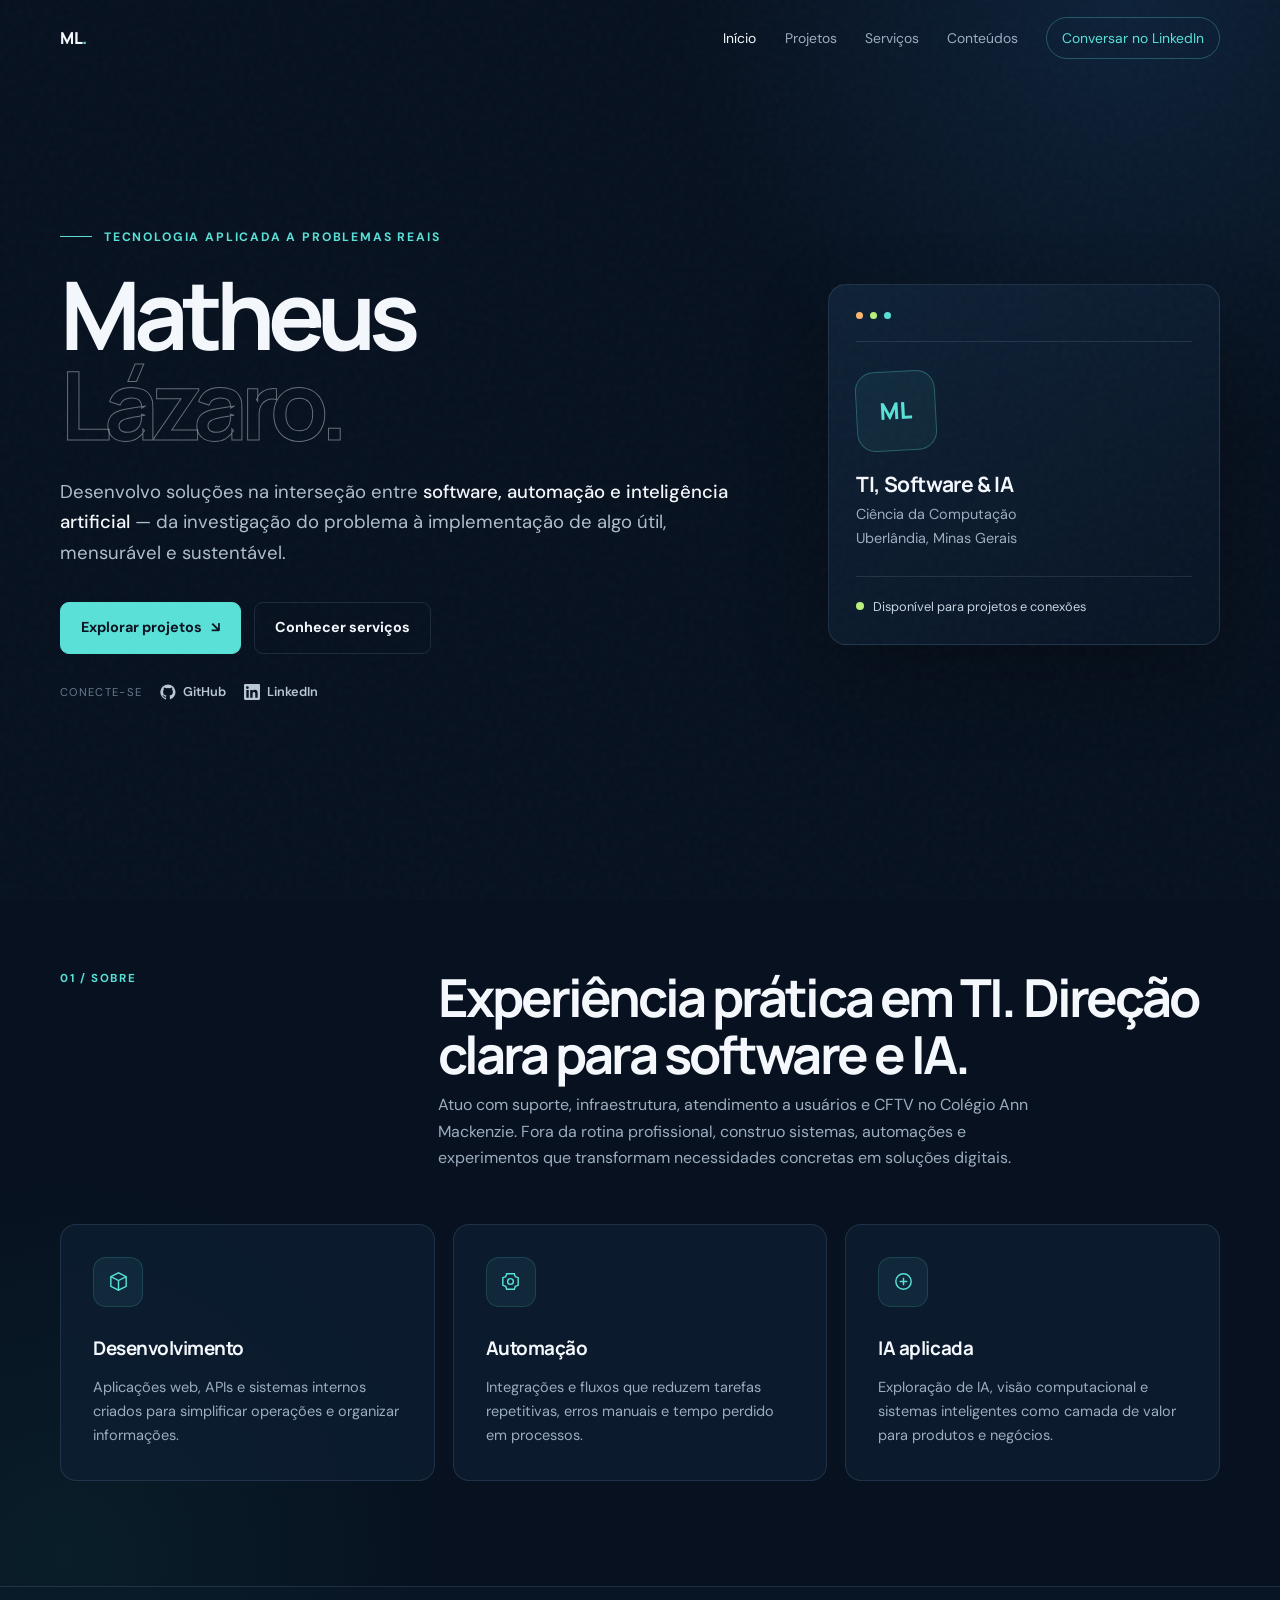
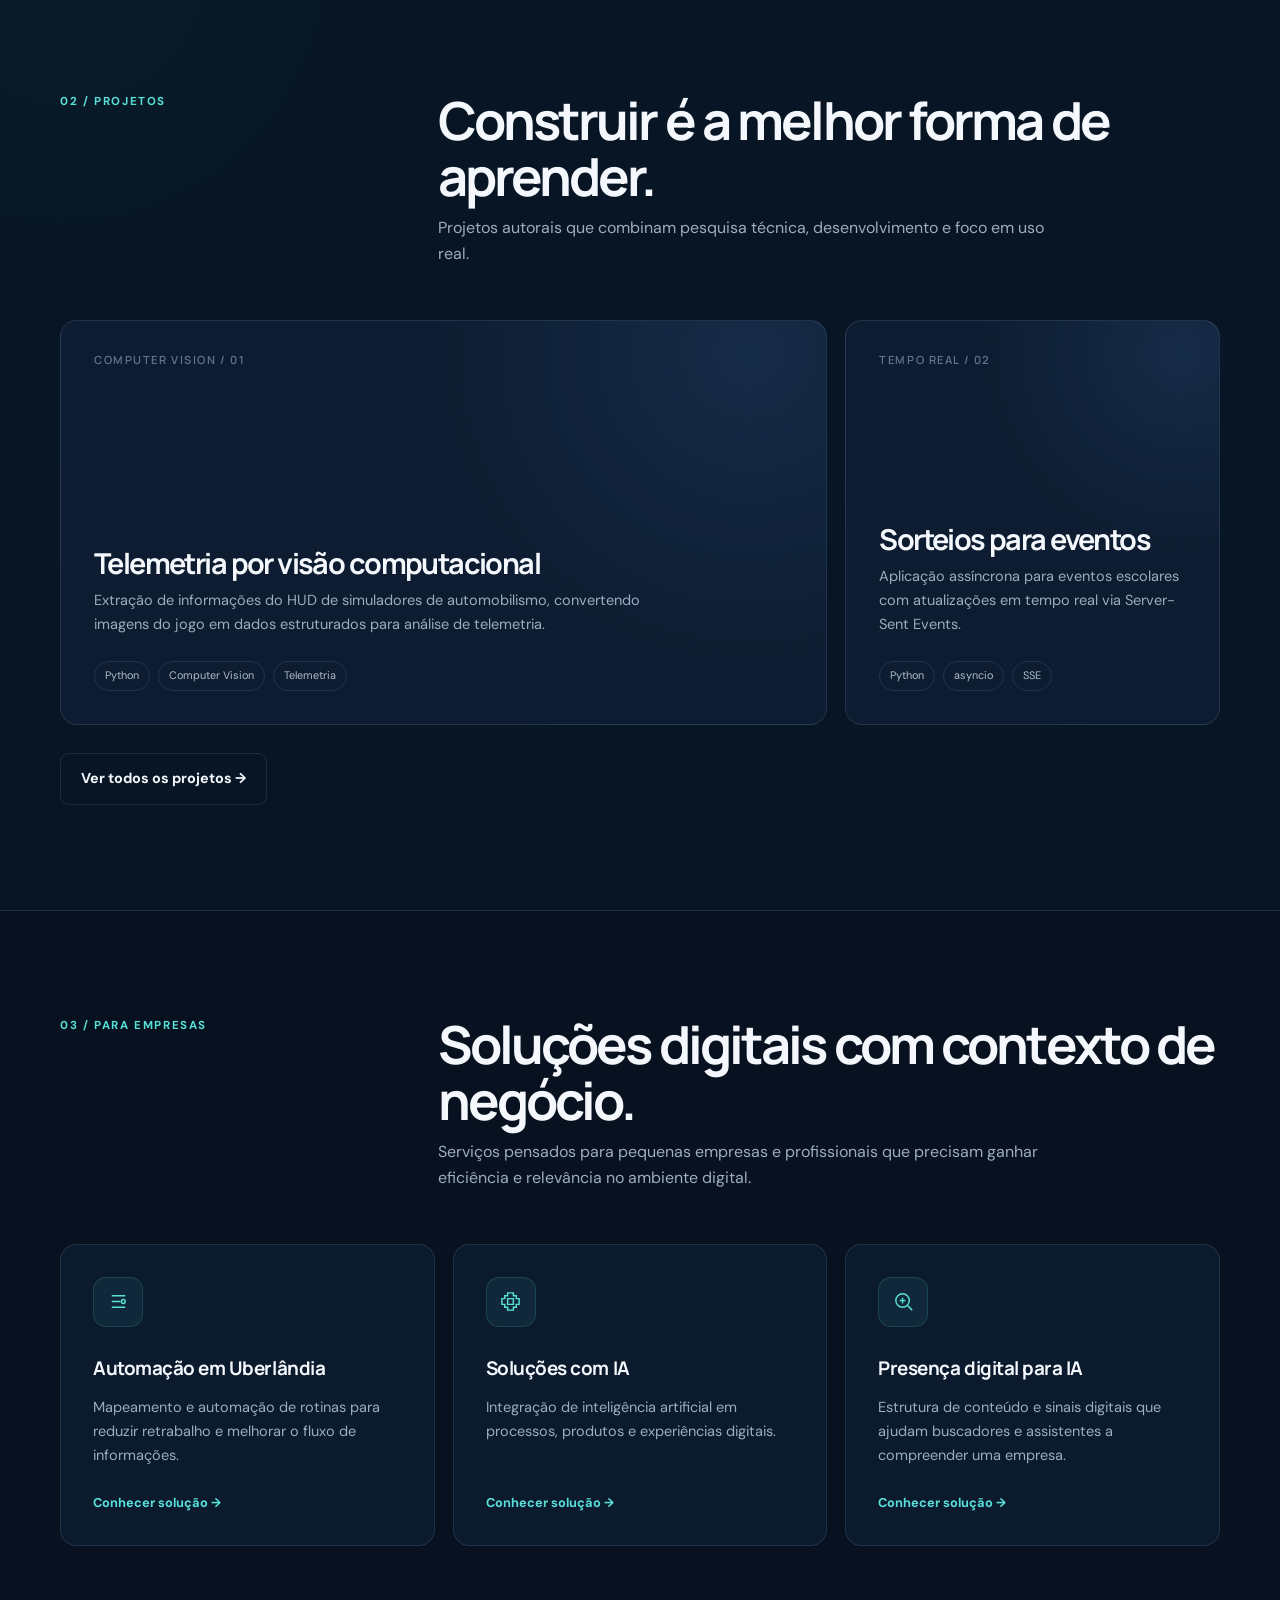
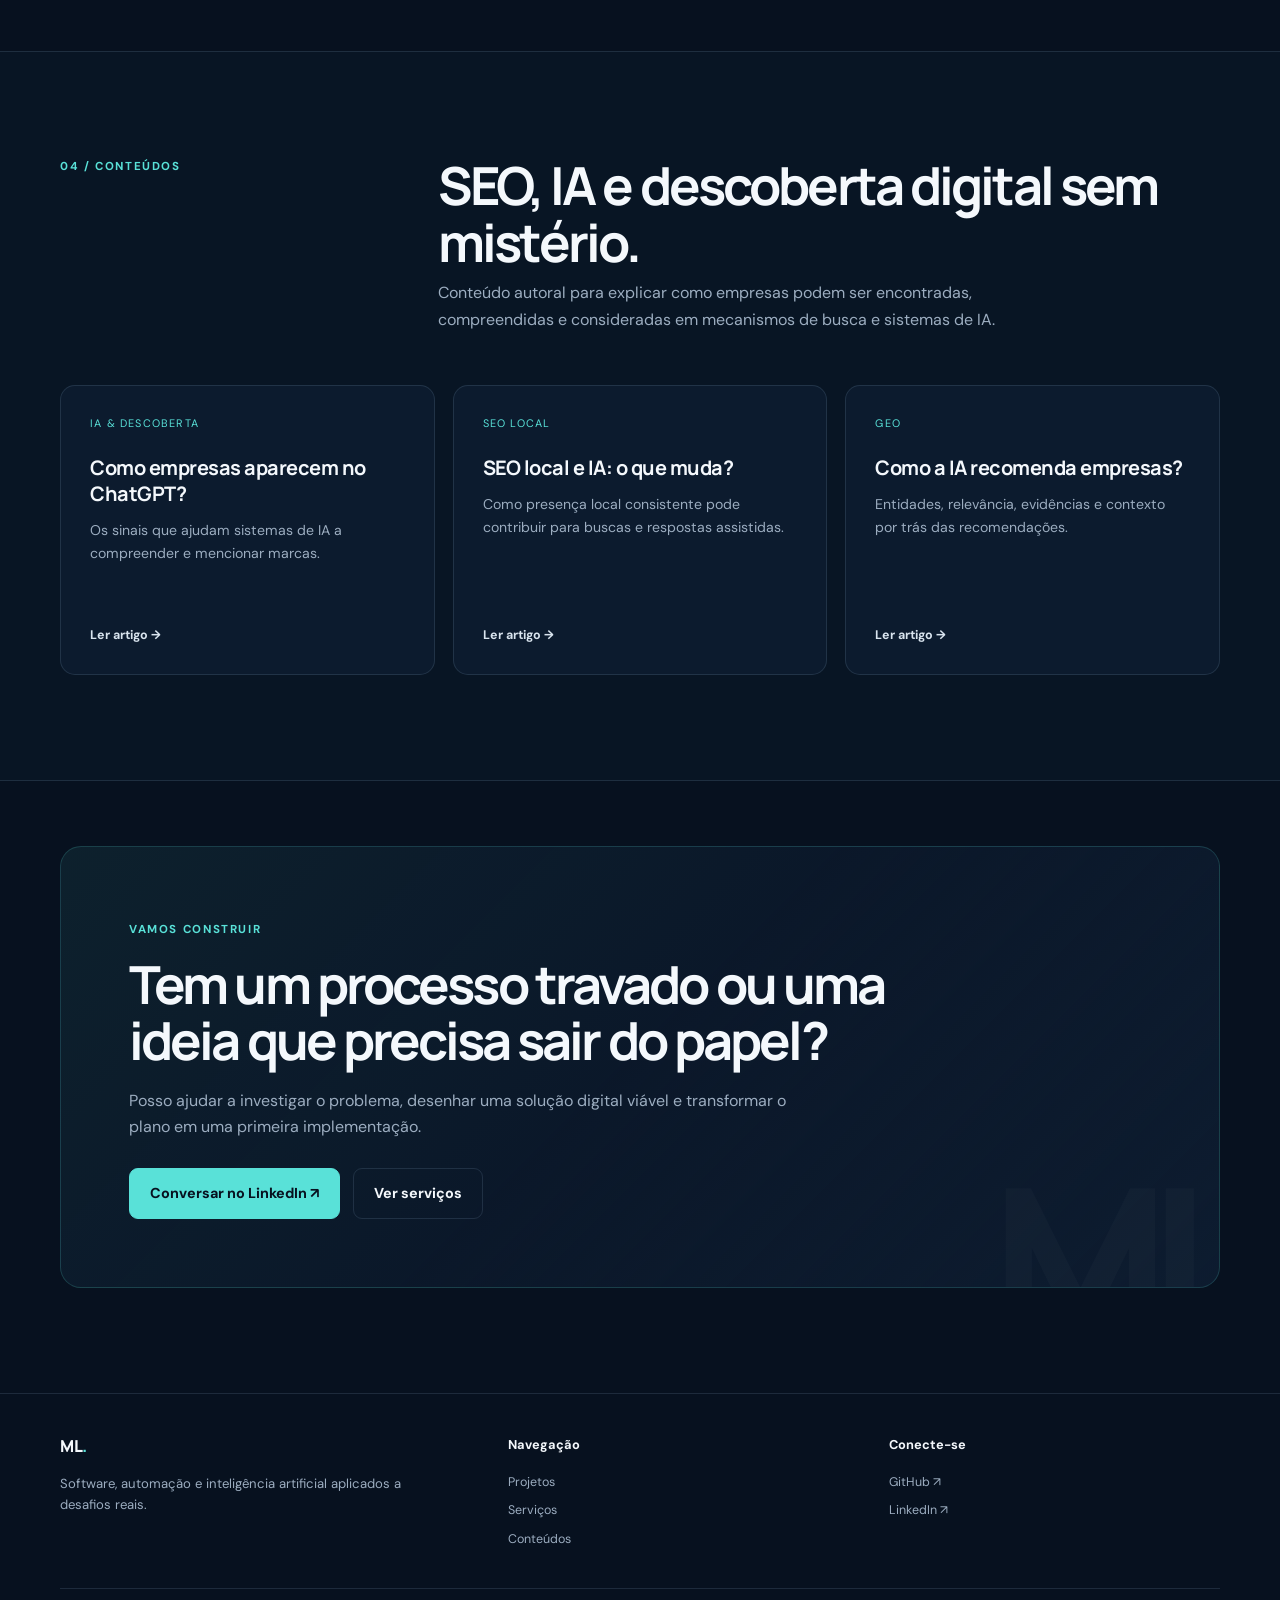
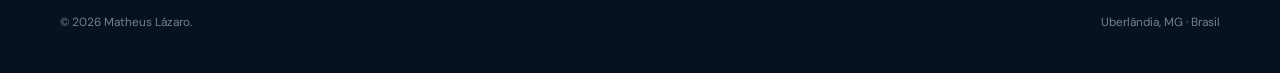
==== index.html @ c6f280ad "first commit" ====
<!DOCTYPE html>
<html lang="pt-BR">
<head>
  <meta charset="UTF-8">
  <meta name="viewport" content="width=device-width, initial-scale=1.0">
  <title>Matheus Lázaro | Desenvolvimento, Automação e Soluções com IA</title>
  <meta name="description" content="Portfólio de Matheus Lázaro, profissional de tecnologia em Uberlândia. Projetos de desenvolvimento web, automação, inteligência artificial e visão computacional.">
  <link rel="canonical" href="https://matheuslazaro.dev/">
  <meta property="og:type" content="website"><meta property="og:locale" content="pt_BR">
  <meta property="og:title" content="Matheus Lázaro | Tecnologia aplicada a problemas reais">
  <meta property="og:description" content="Desenvolvimento, automação, IA e presença digital para transformar processos e negócios.">
  <meta property="og:url" content="https://matheuslazaro.dev/"><meta name="twitter:card" content="summary"><meta name="theme-color" content="#07111f">
  <link rel="preconnect" href="https://fonts.googleapis.com"><link rel="preconnect" href="https://fonts.gstatic.com" crossorigin>
  <link href="https://fonts.googleapis.com/css2?family=DM+Sans:wght@400;500;600;700&family=Manrope:wght@500;600;700;800&display=swap" rel="stylesheet">
  <link rel="stylesheet" href="/assets/styles.css">
  <script type="application/ld+json">
  {"@context":"https://schema.org","@graph":[{"@type":"Person","@id":"https://matheuslazaro.dev/#matheus","name":"Matheus Henrique de Lázaro Silva","url":"https://matheuslazaro.dev/","jobTitle":"Profissional de Tecnologia e Desenvolvedor","address":{"@type":"PostalAddress","addressLocality":"Uberlândia","addressRegion":"MG","addressCountry":"BR"},"sameAs":["https://github.com/Matheus-Hen","https://www.linkedin.com/in/matheus-henrique-de-lazaro-silva/"],"knowsAbout":["Desenvolvimento de software","Automação","Inteligência artificial","Visão computacional","SEO","GEO"]},{"@type":"WebSite","@id":"https://matheuslazaro.dev/#site","url":"https://matheuslazaro.dev/","name":"Matheus Lázaro","inLanguage":"pt-BR","publisher":{"@id":"https://matheuslazaro.dev/#matheus"}}]}
  </script>
</head>
<body>
  <a class="skip-link" href="#conteudo">Pular para o conteúdo</a><div class="noise" aria-hidden="true"></div>
  <header class="site-header"><nav class="container nav" aria-label="Navegação principal">
    <a class="brand" href="/" aria-label="Matheus Lázaro — início">ML<span>.</span></a>
    <button class="menu-btn" aria-label="Abrir menu" aria-expanded="false"><svg width="24" height="24" viewBox="0 0 24 24" fill="none" stroke="currentColor" stroke-width="1.8" aria-hidden="true"><path d="M4 7h16M4 12h16M4 17h16"/></svg></button>
    <div class="nav-links"><a href="/" aria-current="page">Início</a><a href="/projetos/">Projetos</a><a href="/servicos/">Serviços</a><a href="/conteudos/">Conteúdos</a><a class="nav-cta" href="https://www.linkedin.com/in/matheus-henrique-de-lazaro-silva/" target="_blank" rel="noopener noreferrer">Conversar no LinkedIn</a></div>
  </nav></header>

  <main id="conteudo">
    <section class="hero"><div class="container hero-grid">
      <div><div class="eyebrow">Tecnologia aplicada a problemas reais</div><h1>Matheus<br><span class="outline">Lázaro.</span></h1>
        <p class="lead">Desenvolvo soluções na interseção entre <strong>software, automação e inteligência artificial</strong> — da investigação do problema à implementação de algo útil, mensurável e sustentável.</p>
        <div class="actions"><a class="btn btn-primary" href="/projetos/">Explorar projetos <span aria-hidden="true">↘</span></a><a class="btn" href="/servicos/">Conhecer serviços</a></div>
        <div class="socials" aria-label="Redes profissionais"><span>Conecte-se</span>
          <a class="social-link" href="https://github.com/Matheus-Hen" target="_blank" rel="noopener noreferrer"><svg viewBox="0 0 24 24" aria-hidden="true"><path d="M12 .7a11.5 11.5 0 0 0-3.64 22.41c.58.11.79-.25.79-.56v-2.23c-3.22.7-3.9-1.37-3.9-1.37-.52-1.34-1.28-1.7-1.28-1.7-1.05-.72.08-.7.08-.7 1.16.08 1.77 1.19 1.77 1.19 1.03 1.77 2.7 1.26 3.36.96.1-.75.4-1.26.73-1.55-2.57-.29-5.27-1.28-5.27-5.69 0-1.26.45-2.28 1.19-3.09-.12-.29-.52-1.47.11-3.05 0 0 .97-.31 3.16 1.18a10.9 10.9 0 0 1 5.76 0c2.19-1.49 3.15-1.18 3.15-1.18.63 1.58.23 2.76.11 3.05.74.81 1.19 1.83 1.19 3.09 0 4.42-2.71 5.39-5.29 5.68.42.36.78 1.06.78 2.14v3.17c0 .31.21.68.8.56A11.5 11.5 0 0 0 12 .7Z"/></svg>GitHub</a>
          <a class="social-link" href="https://www.linkedin.com/in/matheus-henrique-de-lazaro-silva/" target="_blank" rel="noopener noreferrer"><svg viewBox="0 0 24 24" aria-hidden="true"><path d="M20.45 20.45h-3.56v-5.57c0-1.33-.03-3.04-1.85-3.04-1.85 0-2.14 1.45-2.14 2.94v5.67H9.34V8.98h3.42v1.57h.05c.47-.9 1.64-1.85 3.37-1.85 3.6 0 4.27 2.37 4.27 5.46v6.29ZM5.32 7.41a2.07 2.07 0 1 1 0-4.13 2.07 2.07 0 0 1 0 4.13Zm1.78 13.04H3.54V8.98H7.1v11.47ZM22.23 0H1.77C.79 0 0 .77 0 1.72v20.56C0 23.23.79 24 1.77 24h20.46c.98 0 1.77-.77 1.77-1.72V1.72C24 .77 23.21 0 22.23 0Z"/></svg>LinkedIn</a>
        </div>
      </div>
      <aside class="profile-card reveal" aria-label="Resumo profissional"><div class="terminal-bar" aria-hidden="true"><span class="dot"></span><span class="dot"></span><span class="dot"></span></div><div class="profile-mark">ML</div><h2>TI, Software &amp; IA</h2><p>Ciência da Computação<br>Uberlândia, Minas Gerais</p><div class="availability"><span class="pulse"></span> Disponível para projetos e conexões</div></aside>
    </div></section>

    <section><div class="container"><div class="section-head reveal"><span class="kicker">01 / Sobre</span><div><h2>Experiência prática em TI. Direção clara para software e IA.</h2><p>Atuo com suporte, infraestrutura, atendimento a usuários e CFTV no Colégio Ann Mackenzie. Fora da rotina profissional, construo sistemas, automações e experimentos que transformam necessidades concretas em soluções digitais.</p></div></div>
      <div class="grid-3">
        <article class="panel reveal"><div class="icon" aria-hidden="true"><svg viewBox="0 0 24 24"><path d="M4 17V7l8-4 8 4v10l-8 4-8-4Z"/><path d="m4 7 8 4 8-4M12 11v10"/></svg></div><h3>Desenvolvimento</h3><p>Aplicações web, APIs e sistemas internos criados para simplificar operações e organizar informações.</p></article>
        <article class="panel reveal"><div class="icon" aria-hidden="true"><svg viewBox="0 0 24 24"><path d="M8 4h8l1 3 3 1v8l-3 1-1 3H8l-1-3-3-1V8l3-1 1-3Z"/><circle cx="12" cy="12" r="3"/></svg></div><h3>Automação</h3><p>Integrações e fluxos que reduzem tarefas repetitivas, erros manuais e tempo perdido em processos.</p></article>
        <article class="panel reveal"><div class="icon" aria-hidden="true"><svg viewBox="0 0 24 24"><path d="M4 12a8 8 0 1 1 16 0 8 8 0 0 1-16 0Z"/><path d="M8 12h8M12 8v8"/></svg></div><h3>IA aplicada</h3><p>Exploração de IA, visão computacional e sistemas inteligentes como camada de valor para produtos e negócios.</p></article>
      </div>
    </div></section>

    <section class="surface-section"><div class="container"><div class="section-head reveal"><span class="kicker">02 / Projetos</span><div><h2>Construir é a melhor forma de aprender.</h2><p>Projetos autorais que combinam pesquisa técnica, desenvolvimento e foco em uso real.</p></div></div>
      <div class="project-grid"><article class="project-card featured reveal"><span class="card-index">COMPUTER VISION / 01</span><div><h2>Telemetria por visão computacional</h2><p>Extração de informações do HUD de simuladores de automobilismo, convertendo imagens do jogo em dados estruturados para análise de telemetria.</p><div class="tags"><span class="tag">Python</span><span class="tag">Computer Vision</span><span class="tag">Telemetria</span></div></div></article><article class="project-card compact reveal"><span class="card-index">TEMPO REAL / 02</span><div><h2>Sorteios para eventos</h2><p>Aplicação assíncrona para eventos escolares com atualizações em tempo real via Server-Sent Events.</p><div class="tags"><span class="tag">Python</span><span class="tag">asyncio</span><span class="tag">SSE</span></div></div></article></div>
      <div class="actions" style="margin-top:28px"><a class="btn" href="/projetos/">Ver todos os projetos →</a></div>
    </div></section>

    <section><div class="container"><div class="section-head reveal"><span class="kicker">03 / Para empresas</span><div><h2>Soluções digitais com contexto de negócio.</h2><p>Serviços pensados para pequenas empresas e profissionais que precisam ganhar eficiência e relevância no ambiente digital.</p></div></div>
      <div class="grid-3">
        <a class="panel service-card reveal" href="/automacao-uberlandia/"><div class="icon" aria-hidden="true"><svg viewBox="0 0 24 24"><path d="M5 6h14M5 12h9M5 18h14"/><circle cx="17" cy="12" r="2"/></svg></div><h3>Automação em Uberlândia</h3><p>Mapeamento e automação de rotinas para reduzir retrabalho e melhorar o fluxo de informações.</p><span class="link">Conhecer solução →</span></a>
        <a class="panel service-card reveal" href="/solucoes-ia/"><div class="icon" aria-hidden="true"><svg viewBox="0 0 24 24"><path d="M9 3h6v3h3v3h3v6h-3v3h-3v3H9v-3H6v-3H3V9h3V6h3V3Z"/><path d="M9 9h6v6H9z"/></svg></div><h3>Soluções com IA</h3><p>Integração de inteligência artificial em processos, produtos e experiências digitais.</p><span class="link">Conhecer solução →</span></a>
        <a class="panel service-card reveal" href="/presenca-digital-ia/"><div class="icon" aria-hidden="true"><svg viewBox="0 0 24 24"><circle cx="11" cy="11" r="7"/><path d="m16 16 5 5M8 11h6M11 8v6"/></svg></div><h3>Presença digital para IA</h3><p>Estrutura de conteúdo e sinais digitais que ajudam buscadores e assistentes a compreender uma empresa.</p><span class="link">Conhecer solução →</span></a>
      </div>
    </div></section>

    <section class="surface-section"><div class="container"><div class="section-head reveal"><span class="kicker">04 / Conteúdos</span><div><h2>SEO, IA e descoberta digital sem mistério.</h2><p>Conteúdo autoral para explicar como empresas podem ser encontradas, compreendidas e consideradas em mecanismos de busca e sistemas de IA.</p></div></div>
      <div class="article-grid">
        <a class="article-card reveal" href="/conteudos/como-empresas-aparecem-no-chatgpt/"><span class="meta">IA &amp; Descoberta</span><h3>Como empresas aparecem no ChatGPT?</h3><p>Os sinais que ajudam sistemas de IA a compreender e mencionar marcas.</p><span class="read">Ler artigo →</span></a>
        <a class="article-card reveal" href="/conteudos/seo-local-e-ia/"><span class="meta">SEO Local</span><h3>SEO local e IA: o que muda?</h3><p>Como presença local consistente pode contribuir para buscas e respostas assistidas.</p><span class="read">Ler artigo →</span></a>
        <a class="article-card reveal" href="/conteudos/como-ia-recomenda-empresas/"><span class="meta">GEO</span><h3>Como a IA recomenda empresas?</h3><p>Entidades, relevância, evidências e contexto por trás das recomendações.</p><span class="read">Ler artigo →</span></a>
      </div>
    </div></section>

    <section class="cta"><div class="container"><div class="cta-box reveal"><span class="kicker">Vamos construir</span><h2>Tem um processo travado ou uma ideia que precisa sair do papel?</h2><p>Posso ajudar a investigar o problema, desenhar uma solução digital viável e transformar o plano em uma primeira implementação.</p><div class="actions"><a class="btn btn-primary" href="https://www.linkedin.com/in/matheus-henrique-de-lazaro-silva/" target="_blank" rel="noopener noreferrer">Conversar no LinkedIn ↗</a><a class="btn" href="/servicos/">Ver serviços</a></div></div></div></section>
  </main>

  <footer><div class="container"><div class="footer-main"><div><a class="brand" href="/">ML<span>.</span></a><p>Software, automação e inteligência artificial aplicados a desafios reais.</p></div><div class="footer-col"><strong>Navegação</strong><a href="/projetos/">Projetos</a><a href="/servicos/">Serviços</a><a href="/conteudos/">Conteúdos</a></div><div class="footer-col"><strong>Conecte-se</strong><a href="https://github.com/Matheus-Hen" target="_blank" rel="noopener noreferrer">GitHub ↗</a><a href="https://www.linkedin.com/in/matheus-henrique-de-lazaro-silva/" target="_blank" rel="noopener noreferrer">LinkedIn ↗</a></div></div><div class="footer-bottom"><span>© <span data-year></span> Matheus Lázaro.</span><span>Uberlândia, MG · Brasil</span></div></div></footer>
  <script src="/assets/script.js" defer></script>
</body>
</html>
---- assets/styles.css ----
:root {
  --bg: #07111f;
  --surface: #0c192b;
  --surface-2: #102139;
  --text: #f4f8fc;
  --muted: #9cadc0;
  --line: rgba(145, 174, 202, .16);
  --cyan: #59e1d8;
  --blue: #68a8ff;
  --lime: #b9ef7b;
  --max: 1160px;
}

* { box-sizing: border-box; }
html { scroll-behavior: smooth; }
body {
  margin: 0;
  color: var(--text);
  background:
    radial-gradient(circle at 88% 0, rgba(54, 142, 224, .13), transparent 28rem),
    radial-gradient(circle at 5% 32%, rgba(36, 200, 177, .07), transparent 24rem),
    var(--bg);
  font-family: "DM Sans", system-ui, sans-serif;
  line-height: 1.65;
  overflow-x: hidden;
}

::selection { color: #06101c; background: var(--cyan); }
a { color: inherit; text-decoration: none; }
img { max-width: 100%; }
button { font: inherit; }
.container { width: min(calc(100% - 40px), var(--max)); margin-inline: auto; }
.noise { position: fixed; inset: 0; pointer-events: none; z-index: 30; opacity: .035; background-image: url("data:image/svg+xml,%3Csvg viewBox='0 0 180 180' xmlns='http://www.w3.org/2000/svg'%3E%3Cfilter id='n'%3E%3CfeTurbulence type='fractalNoise' baseFrequency='.85' numOctaves='4' stitchTiles='stitch'/%3E%3C/filter%3E%3Crect width='100%25' height='100%25' filter='url(%23n)' opacity='.8'/%3E%3C/svg%3E"); }

.skip-link { position: fixed; left: 16px; top: -60px; z-index: 50; padding: 10px 16px; color: #06101c; background: var(--cyan); border-radius: 8px; font-weight: 700; transition: top .2s; }
.skip-link:focus { top: 16px; }
.site-header { position: fixed; inset: 0 0 auto; z-index: 20; border-bottom: 1px solid transparent; transition: .3s; }
.site-header.scrolled { background: rgba(7, 17, 31, .88); border-color: var(--line); backdrop-filter: blur(18px); }
.nav { min-height: 76px; display: flex; align-items: center; justify-content: space-between; gap: 30px; }
.brand { flex: 0 0 auto; font: 800 1.03rem/1 "Manrope", sans-serif; letter-spacing: -.03em; }
.brand span { color: var(--cyan); }
.nav-links { display: flex; align-items: center; justify-content: flex-end; gap: clamp(16px, 2.2vw, 29px); color: var(--muted); font-size: .87rem; }
.nav-links a { transition: color .2s; white-space: nowrap; }
.nav-links a:hover, .nav-links a[aria-current="page"] { color: var(--text); }
.nav-cta { padding: 9px 15px; color: var(--cyan) !important; border: 1px solid rgba(89,225,216,.3); border-radius: 999px; }
.menu-btn { display: none; padding: 8px; color: var(--text); background: none; border: 0; cursor: pointer; }

h1, h2, h3 { font-family: "Manrope", sans-serif; }
h1 { margin: 0; font-size: clamp(3.1rem, 7.4vw, 6.7rem); line-height: .95; letter-spacing: -.075em; }
h2 { font-size: clamp(2rem, 4.1vw, 3.65rem); line-height: 1.08; letter-spacing: -.055em; }
h3 { letter-spacing: -.025em; }
p { color: var(--muted); }
.eyebrow { display: flex; align-items: center; gap: 12px; margin-bottom: 22px; color: var(--cyan); font-size: .76rem; font-weight: 700; letter-spacing: .15em; text-transform: uppercase; }
.eyebrow::before { content: ""; width: 32px; height: 1px; background: currentColor; }
.outline { color: transparent; -webkit-text-stroke: 1px rgba(244,248,252,.4); }
.accent { color: var(--cyan); }
.kicker { color: var(--cyan); font-size: .72rem; font-weight: 700; letter-spacing: .14em; text-transform: uppercase; }
.lead { max-width: 690px; color: #afbecc; font-size: clamp(1rem, 1.6vw, 1.16rem); }
.lead strong { color: var(--text); font-weight: 500; }

.hero { min-height: 96svh; padding: 145px 0 80px; display: grid; place-items: center; position: relative; }
.hero-grid { display: grid; grid-template-columns: 1.28fr .72fr; gap: 72px; align-items: center; }
.hero .lead { margin: 28px 0 34px; }
.actions { display: flex; flex-wrap: wrap; gap: 13px; }
.btn { display: inline-flex; align-items: center; justify-content: center; gap: 9px; padding: 13px 20px; border: 1px solid var(--line); border-radius: 9px; color: var(--text); font-weight: 700; font-size: .9rem; transition: transform .2s, border-color .2s, background .2s; }
.btn:hover { transform: translateY(-3px); border-color: rgba(89,225,216,.45); }
.btn-primary { color: #07111f; border-color: var(--cyan); background: var(--cyan); }
.btn-primary:hover { background: #7aeee7; }
.socials { display: flex; align-items: center; flex-wrap: wrap; gap: 18px; margin-top: 27px; }
.socials > span { color: #687b90; font-size: .7rem; letter-spacing: .12em; text-transform: uppercase; }
.social-link { display: inline-flex; align-items: center; gap: 7px; color: #b9c7d5; font-size: .8rem; font-weight: 600; transition: color .2s, transform .2s; }
.social-link:hover { color: var(--cyan); transform: translateY(-2px); }
.social-link svg { width: 16px; height: 16px; fill: currentColor; }

.profile-card { padding: 27px; border: 1px solid var(--line); border-radius: 18px; background: linear-gradient(145deg, rgba(16,35,57,.9), rgba(9,22,38,.75)); box-shadow: 0 32px 80px rgba(0,0,0,.26); }
.terminal-bar { display: flex; gap: 7px; padding-bottom: 22px; border-bottom: 1px solid var(--line); }
.dot { width: 7px; height: 7px; border-radius: 50%; background: #3d5167; }
.dot:first-child { background: #ffb66e; }
.dot:nth-child(2) { background: var(--lime); }
.dot:nth-child(3) { background: var(--cyan); }
.profile-mark { width: 80px; height: 80px; margin: 29px 0 22px; display: grid; place-items: center; color: var(--cyan); border: 1px solid rgba(89,225,216,.3); border-radius: 19px; background: rgba(89,225,216,.06); font: 800 1.45rem/1 "Manrope"; transform: rotate(-3deg); }
.profile-card h2 { margin: 0 0 7px; font-size: 1.32rem; letter-spacing: -.02em; }
.profile-card p { margin: 0; font-size: .9rem; }
.availability { display: flex; align-items: center; gap: 9px; margin-top: 25px; padding-top: 19px; color: #c8d5e2; border-top: 1px solid var(--line); font-size: .8rem; }
.pulse { width: 8px; height: 8px; border-radius: 50%; background: var(--lime); box-shadow: 0 0 0 0 rgba(185,239,123,.6); animation: pulse 2s infinite; }
@keyframes pulse { 70% { box-shadow: 0 0 0 8px rgba(185,239,123,0); } }

.page-hero { padding: 155px 0 82px; border-bottom: 1px solid var(--line); }
.page-hero h1 { max-width: 970px; font-size: clamp(2.8rem, 6vw, 5.65rem); }
.page-hero .lead { margin: 25px 0 0; }
.breadcrumbs { margin-bottom: 25px; color: #708297; font-size: .78rem; }
.breadcrumbs a:hover { color: var(--cyan); }
.breadcrumbs span { margin: 0 8px; }

section { padding: 105px 0; }
.section-head { display: grid; grid-template-columns: .58fr 1.42fr; gap: 58px; margin-bottom: 52px; }
.section-head h2 { margin: 0; }
.section-head p { max-width: 620px; margin: 10px 0 0; }
.surface-section { background: rgba(10,25,42,.48); border-block: 1px solid var(--line); }
.grid-2 { display: grid; grid-template-columns: repeat(2, 1fr); gap: 18px; }
.grid-3 { display: grid; grid-template-columns: repeat(3, 1fr); gap: 18px; }
.panel { padding: 32px; border: 1px solid var(--line); border-radius: 16px; background: rgba(15,31,52,.72); }
.panel h3 { margin: 0 0 12px; font-size: 1.18rem; }
.panel p { margin: 0; font-size: .91rem; }
.icon { width: 50px; height: 50px; margin-bottom: 26px; display: grid; place-items: center; color: var(--cyan); border: 1px solid rgba(89,225,216,.15); border-radius: 13px; background: rgba(89,225,216,.07); }
.icon svg { width: 23px; fill: none; stroke: currentColor; stroke-width: 1.5; }

.project-grid { display: grid; grid-template-columns: repeat(12, 1fr); gap: 18px; }
.project-card { grid-column: span 6; min-height: 350px; padding: 33px; display: flex; flex-direction: column; justify-content: space-between; border: 1px solid var(--line); border-radius: 17px; background: radial-gradient(circle at 90% 8%, rgba(88,156,246,.12), transparent 42%), #0d1c30; transition: transform .25s, border-color .25s; }
.project-card:hover { transform: translateY(-5px); border-color: rgba(89,225,216,.28); }
.project-card.featured { grid-column: span 8; min-height: 405px; }
.project-card.compact { grid-column: span 4; min-height: 405px; }
.card-index { color: #617489; font: 600 .7rem/1 "Manrope"; letter-spacing: .14em; }
.project-card h2, .project-card h3 { margin: 22px 0 10px; font-size: clamp(1.25rem,2.4vw,1.8rem); }
.project-card p { max-width: 560px; margin: 0; font-size: .91rem; }
.tags { display: flex; flex-wrap: wrap; gap: 8px; margin-top: 24px; }
.tag { padding: 5px 10px; color: #aebdcb; border: 1px solid var(--line); border-radius: 999px; font-size: .68rem; }

.steps { counter-reset: steps; border-top: 1px solid var(--line); }
.step { counter-increment: steps; display: grid; grid-template-columns: 80px 1fr; gap: 20px; padding: 29px 0; border-bottom: 1px solid var(--line); }
.step::before { content: "0" counter(steps); color: var(--cyan); font: 700 .72rem/1.7 "Manrope"; }
.step h3 { margin: 0 0 7px; font-size: 1.05rem; }
.step p { margin: 0; }

.service-card { display: flex; flex-direction: column; }
.service-card .link { margin-top: auto; padding-top: 24px; color: var(--cyan); font-size: .8rem; font-weight: 700; }
.service-card:hover .link { text-decoration: underline; text-underline-offset: 4px; }
.ideal-list { margin: 0; padding: 0; list-style: none; }
.ideal-list li { position: relative; padding: 12px 0 12px 28px; color: #b5c2cf; border-bottom: 1px solid var(--line); }
.ideal-list li::before { content: "✓"; position: absolute; left: 0; color: var(--cyan); }

.article-grid { display: grid; grid-template-columns: repeat(3, 1fr); gap: 18px; }
.article-card { min-height: 290px; padding: 29px; display: flex; flex-direction: column; border: 1px solid var(--line); border-radius: 15px; background: rgba(15,31,52,.68); transition: transform .25s, border-color .25s; }
.article-card:hover { transform: translateY(-4px); border-color: rgba(89,225,216,.28); }
.article-card .meta { color: var(--cyan); font-size: .68rem; letter-spacing: .11em; text-transform: uppercase; }
.article-card h2, .article-card h3 { margin: 22px 0 12px; font-size: 1.25rem; line-height: 1.3; }
.article-card p { margin: 0; font-size: .88rem; }
.article-card .read { margin-top: auto; padding-top: 22px; color: #d9e4ee; font-size: .78rem; font-weight: 700; }

.article-layout { display: grid; grid-template-columns: minmax(0, 760px) 270px; gap: 75px; align-items: start; }
.article-body h2 { margin: 56px 0 15px; font-size: clamp(1.65rem,3vw,2.35rem); }
.article-body h3 { margin: 34px 0 10px; font-size: 1.22rem; }
.article-body p, .article-body li { color: #b2c0ce; font-size: 1rem; }
.article-body a { color: var(--cyan); text-decoration: underline; text-underline-offset: 3px; }
.article-body ul, .article-body ol { padding-left: 22px; }
.article-body li { margin-bottom: 10px; }
.article-aside { position: sticky; top: 110px; padding: 24px; border: 1px solid var(--line); border-radius: 14px; background: rgba(15,31,52,.72); }
.article-aside strong { display: block; margin-bottom: 12px; font-family: "Manrope"; }
.article-aside a { display: block; padding: 8px 0; color: var(--muted); font-size: .8rem; }
.article-aside a:hover { color: var(--cyan); }
.article-meta { display: flex; flex-wrap: wrap; gap: 16px; margin-top: 30px; color: #74879b; font-size: .78rem; }
.callout { margin: 35px 0; padding: 24px; border-left: 3px solid var(--cyan); background: rgba(89,225,216,.06); }
.callout p { margin: 0; color: #c4d0dc; }

.cta { padding-top: 65px; }
.cta-box { padding: clamp(34px,6vw,68px); position: relative; overflow: hidden; border: 1px solid rgba(89,225,216,.18); border-radius: 21px; background: linear-gradient(135deg,rgba(89,225,216,.08),rgba(88,156,246,.05) 48%,rgba(15,31,52,.8)); }
.cta-box::after { content: "ML"; position: absolute; right: -22px; bottom: -75px; color: rgba(255,255,255,.025); font: 800 13rem/1 "Manrope"; letter-spacing: -.1em; }
.cta-box h2 { max-width: 800px; margin: 14px 0 19px; }
.cta-box p { max-width: 680px; margin-bottom: 27px; }

footer { padding: 40px 0; border-top: 1px solid var(--line); }
.footer-main { display: grid; grid-template-columns: 1.2fr 1fr 1fr; gap: 50px; padding-bottom: 35px; }
.footer-main p { max-width: 350px; margin: 12px 0 0; font-size: .82rem; }
.footer-col strong { display: block; margin-bottom: 12px; font-size: .8rem; }
.footer-col a { display: block; width: fit-content; padding: 4px 0; color: var(--muted); font-size: .78rem; }
.footer-col a:hover { color: var(--cyan); }
.footer-bottom { display: flex; justify-content: space-between; align-items: center; gap: 20px; padding-top: 24px; color: #6f8296; border-top: 1px solid var(--line); font-size: .74rem; }

.reveal { opacity: 0; transform: translateY(22px); transition: opacity .7s, transform .7s; }
.reveal.visible { opacity: 1; transform: none; }

@media (max-width: 920px) {
  .hero-grid, .section-head, .article-layout { grid-template-columns: 1fr; }
  .hero-grid { gap: 52px; }
  .profile-card { max-width: 520px; }
  .section-head { gap: 18px; }
  .grid-3, .article-grid { grid-template-columns: repeat(2,1fr); }
  .project-card.featured, .project-card.compact, .project-card { grid-column: span 12; min-height: 330px; }
  .article-aside { position: static; }
  .footer-main { grid-template-columns: 1fr 1fr; }
}

@media (max-width: 760px) {
  .menu-btn { display: block; }
  .nav-links { position: fixed; inset: 76px 14px auto; padding: 22px; flex-direction: column; align-items: stretch; gap: 17px; border: 1px solid var(--line); border-radius: 14px; background: rgba(9,22,38,.98); opacity: 0; transform: translateY(-12px); pointer-events: none; transition: .2s; }
  .nav-links.open { opacity: 1; transform: none; pointer-events: auto; }
  .nav-cta { text-align: center; }
  .hero { padding-top: 120px; }
  .page-hero { padding-top: 125px; }
  .grid-2, .grid-3, .article-grid, .footer-main { grid-template-columns: 1fr; }
  section { padding: 78px 0; }
  .panel, .project-card { padding: 25px; }
  .footer-main { gap: 30px; }
  .footer-bottom { flex-direction: column; align-items: flex-start; }
}

@media (max-width: 480px) {
  .container { width: min(calc(100% - 28px), var(--max)); }
  h1 { font-size: 3.15rem; }
  .step { grid-template-columns: 48px 1fr; }
}

@media (prefers-reduced-motion: reduce) {
  html { scroll-behavior: auto; }
  *, *::before, *::after { animation-duration: .01ms !important; animation-iteration-count: 1 !important; transition-duration: .01ms !important; }
  .reveal { opacity: 1; transform: none; }
}
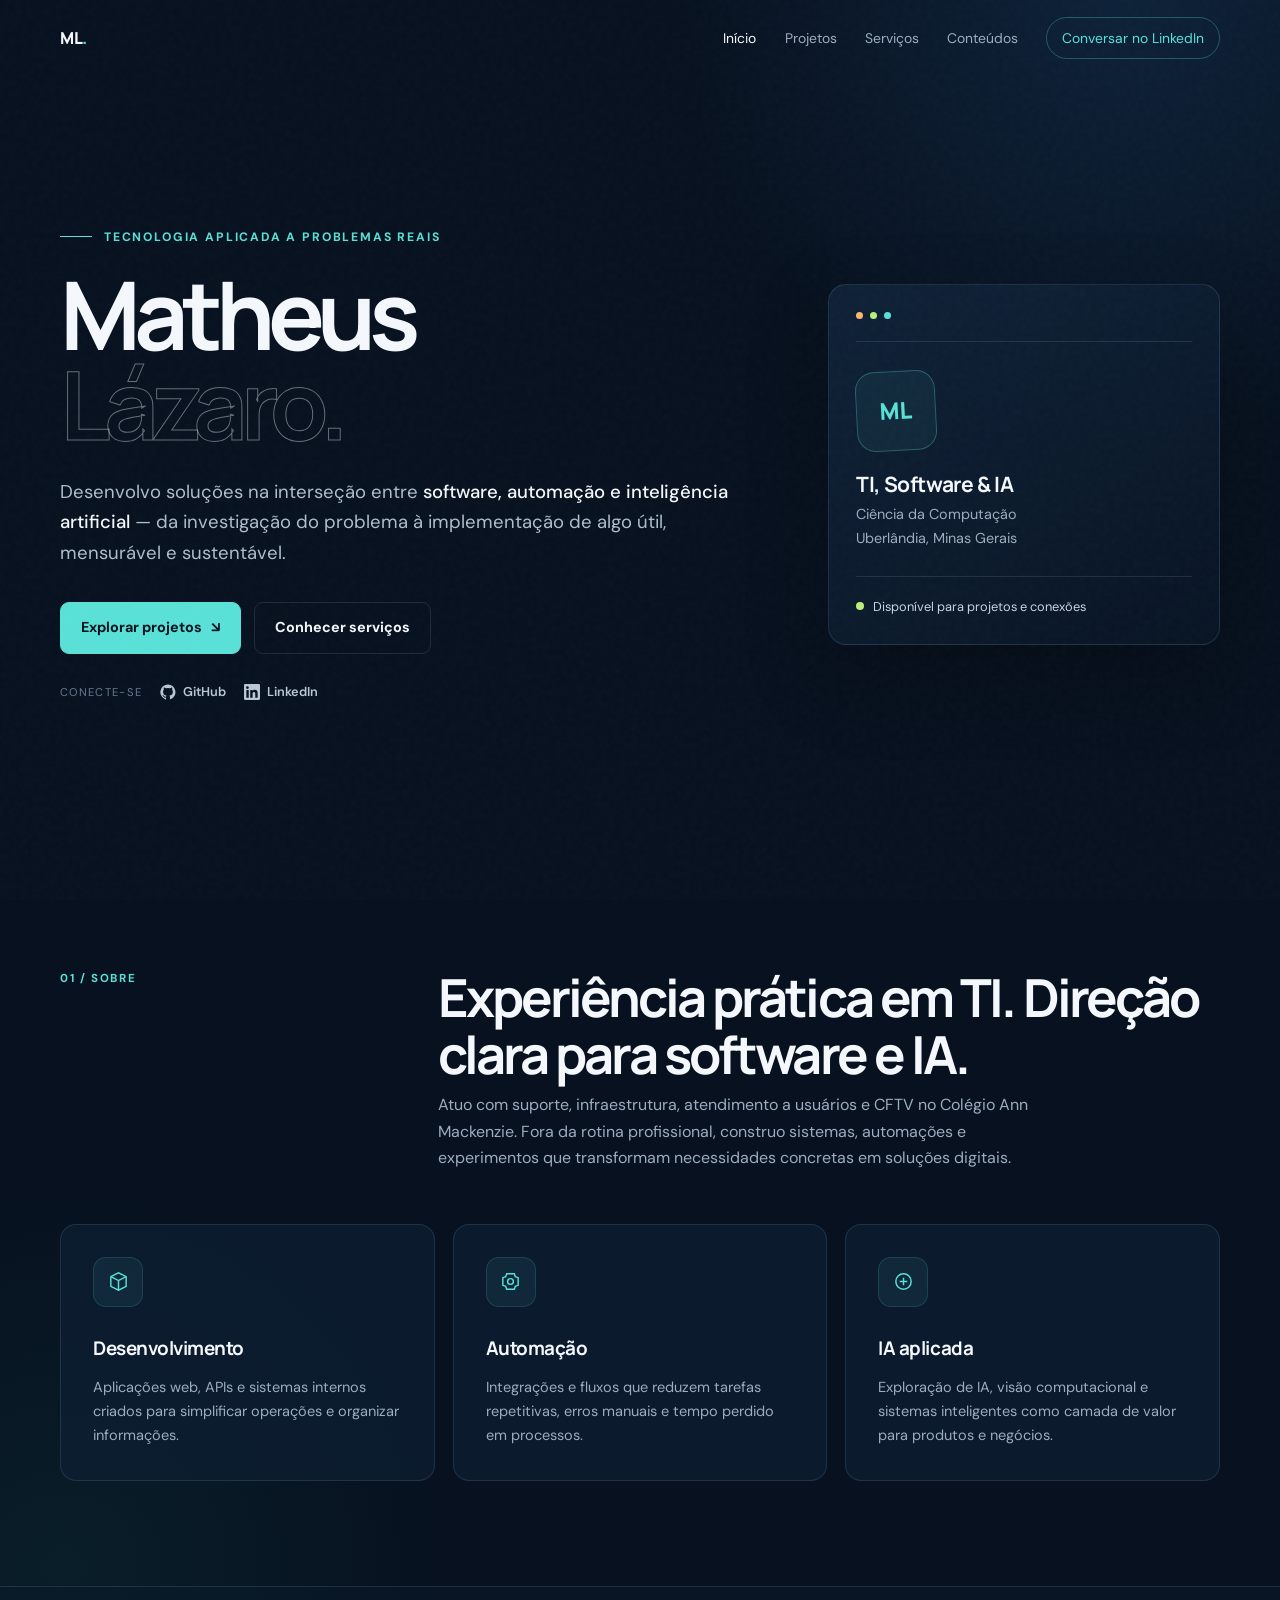
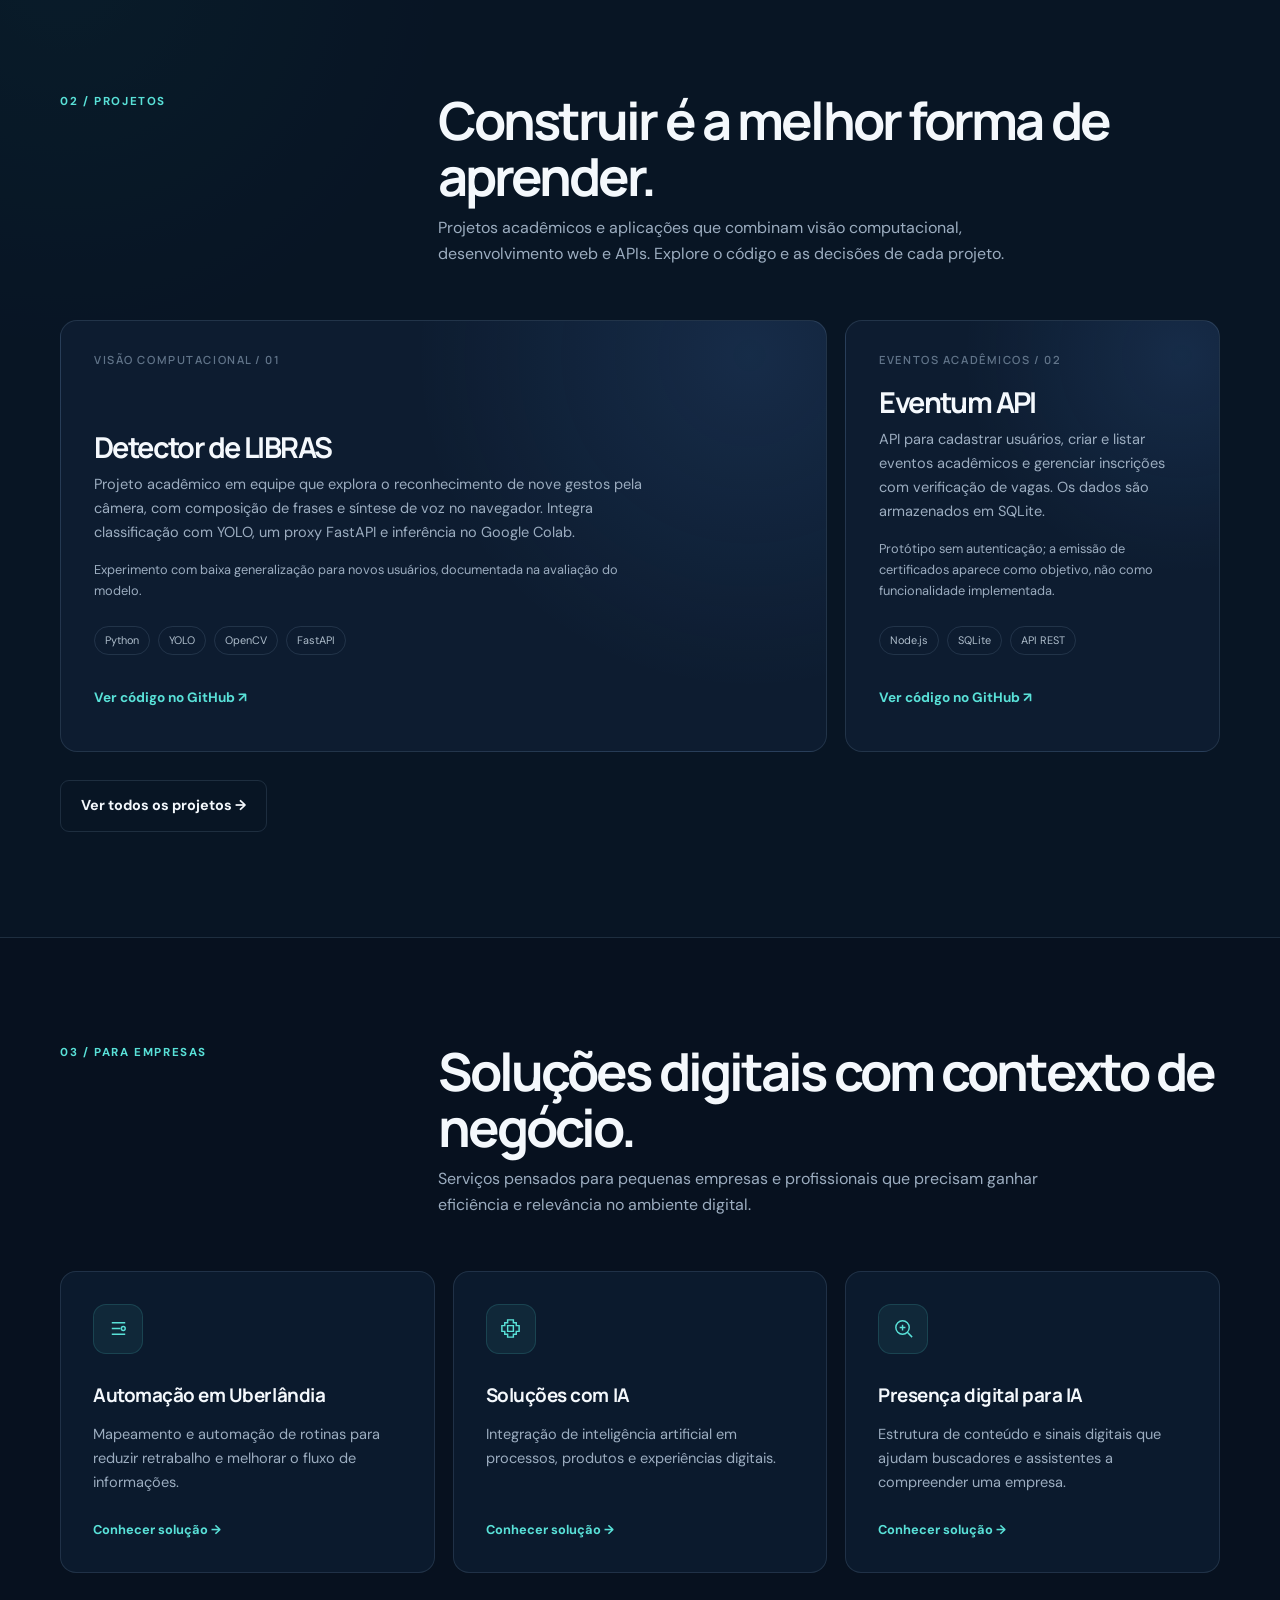
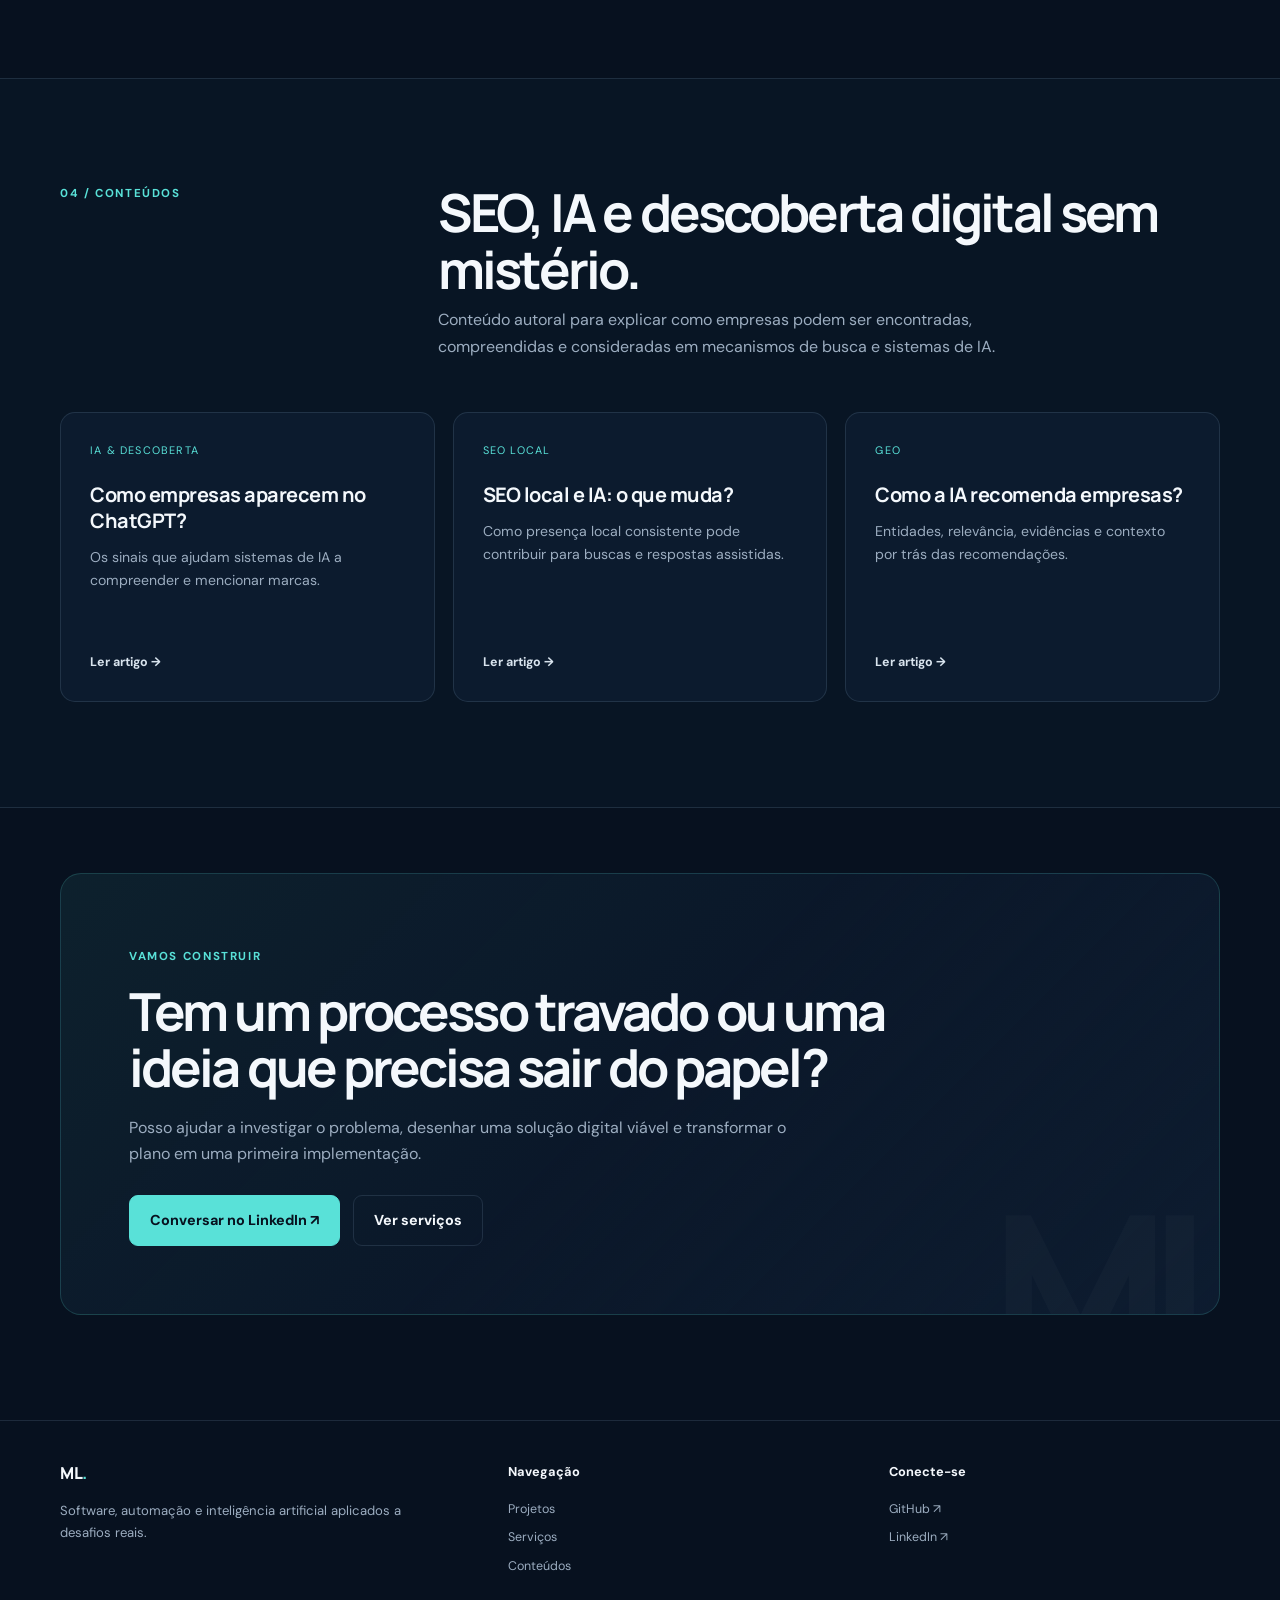
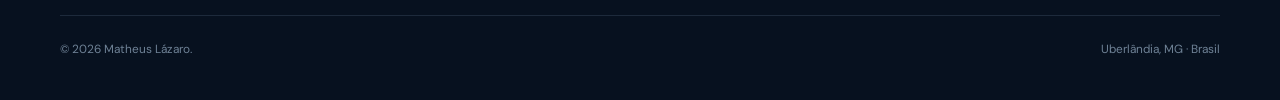
==== commit ded958b8: "Atualiza descrição e estrutura dos projetos no portfólio, adicionando novos projetos e melhorando a " ====
--- a/index.html
+++ b/index.html
@@ -46,8 +46,11 @@
       </div>
     </div></section>
 
-    <section class="surface-section"><div class="container"><div class="section-head reveal"><span class="kicker">02 / Projetos</span><div><h2>Construir é a melhor forma de aprender.</h2><p>Projetos autorais que combinam pesquisa técnica, desenvolvimento e foco em uso real.</p></div></div>
-      <div class="project-grid"><article class="project-card featured reveal"><span class="card-index">COMPUTER VISION / 01</span><div><h2>Telemetria por visão computacional</h2><p>Extração de informações do HUD de simuladores de automobilismo, convertendo imagens do jogo em dados estruturados para análise de telemetria.</p><div class="tags"><span class="tag">Python</span><span class="tag">Computer Vision</span><span class="tag">Telemetria</span></div></div></article><article class="project-card compact reveal"><span class="card-index">TEMPO REAL / 02</span><div><h2>Sorteios para eventos</h2><p>Aplicação assíncrona para eventos escolares com atualizações em tempo real via Server-Sent Events.</p><div class="tags"><span class="tag">Python</span><span class="tag">asyncio</span><span class="tag">SSE</span></div></div></article></div>
+    <section class="surface-section"><div class="container"><div class="section-head reveal"><span class="kicker">02 / Projetos</span><div><h2>Construir é a melhor forma de aprender.</h2><p>Projetos acadêmicos e aplicações que combinam visão computacional, desenvolvimento web e APIs. Explore o código e as decisões de cada projeto.</p></div></div>
+      <div class="project-grid">
+    <article class="project-card featured reveal"><span class="card-index">VISÃO COMPUTACIONAL / 01</span><div><h2>Detector de LIBRAS</h2><p>Projeto acadêmico em equipe que explora o reconhecimento de nove gestos pela câmera, com composição de frases e síntese de voz no navegador. Integra classificação com YOLO, um proxy FastAPI e inferência no Google Colab.</p><p class="project-note">Experimento com baixa generalização para novos usuários, documentada na avaliação do modelo.</p><div class="tags"><span class="tag">Python</span><span class="tag">YOLO</span><span class="tag">OpenCV</span><span class="tag">FastAPI</span></div><a class="project-link" href="https://github.com/Matheus-Hen/v2cyrino_processamento_de_imagem" target="_blank" rel="noopener noreferrer" aria-label="Ver repositório de Detector de LIBRAS no GitHub">Ver código no GitHub ↗</a></div></article>
+    <article class="project-card compact reveal"><span class="card-index">EVENTOS ACADÊMICOS / 02</span><div><h2>Eventum API</h2><p>API para cadastrar usuários, criar e listar eventos acadêmicos e gerenciar inscrições com verificação de vagas. Os dados são armazenados em SQLite.</p><p class="project-note">Protótipo sem autenticação; a emissão de certificados aparece como objetivo, não como funcionalidade implementada.</p><div class="tags"><span class="tag">Node.js</span><span class="tag">SQLite</span><span class="tag">API REST</span></div><a class="project-link" href="https://github.com/Matheus-Hen/eventum" target="_blank" rel="noopener noreferrer" aria-label="Ver repositório de Eventum API no GitHub">Ver código no GitHub ↗</a></div></article>
+      </div>
       <div class="actions" style="margin-top:28px"><a class="btn" href="/projetos/">Ver todos os projetos →</a></div>
     </div></section>
 
--- a/assets/styles.css
+++ b/assets/styles.css
@@ -115,6 +115,10 @@
 .project-card p { max-width: 560px; margin: 0; font-size: .91rem; }
 .tags { display: flex; flex-wrap: wrap; gap: 8px; margin-top: 24px; }
 .tag { padding: 5px 10px; color: #aebdcb; border: 1px solid var(--line); border-radius: 999px; font-size: .68rem; }
+.project-card .project-note { margin-top: 14px; font-size: .8rem; }
+.project-link { display: inline-flex; margin-top: 24px; padding-block: 8px; color: var(--cyan); font-size: .85rem; font-weight: 700; }
+.project-link:hover { text-decoration: underline; text-underline-offset: 4px; }
+.project-link:focus-visible { outline: 2px solid var(--cyan); outline-offset: 5px; border-radius: 3px; }
 
 .steps { counter-reset: steps; border-top: 1px solid var(--line); }
 .step { counter-increment: steps; display: grid; grid-template-columns: 80px 1fr; gap: 20px; padding: 29px 0; border-bottom: 1px solid var(--line); }
